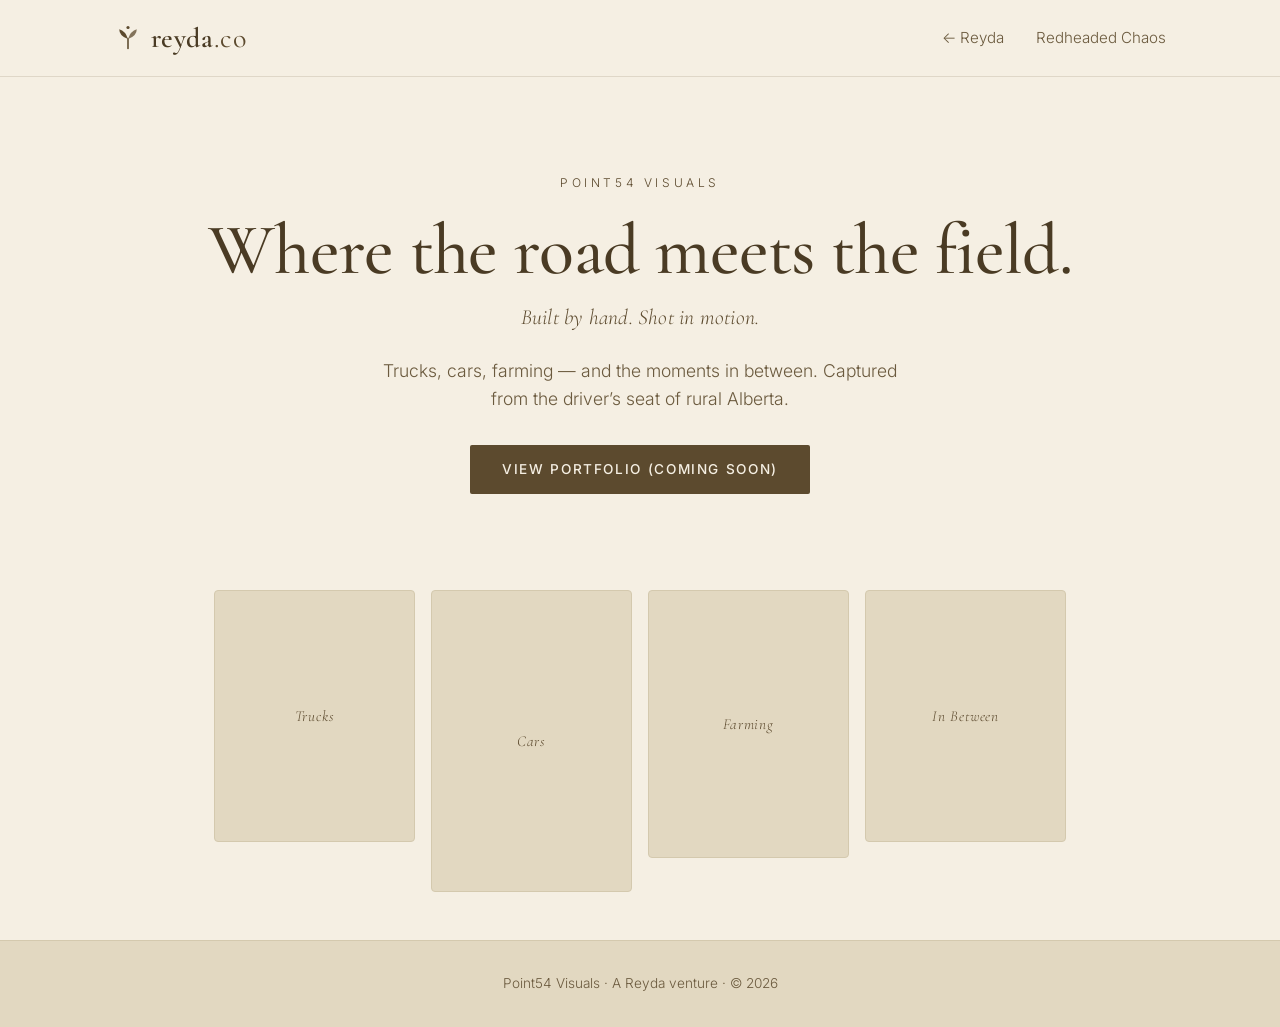
==== point54.html @ 1a381462 "Add files via upload" ====
<!DOCTYPE html>
<html lang="en">
<head>
  <meta charset="UTF-8" />
  <meta name="viewport" content="width=device-width, initial-scale=1.0" />
  <title>Point54 Visuals &mdash; Photography &amp; Videography</title>
  <link rel="preconnect" href="https://fonts.googleapis.com">
  <link rel="preconnect" href="https://fonts.gstatic.com" crossorigin>
  <link href="https://fonts.googleapis.com/css2?family=Cormorant+Garamond:wght@400;500;600&family=Inter:wght@300;400;500&display=swap" rel="stylesheet">
  <link rel="stylesheet" href="styles.css" />
  <style>
    :root {
      --p54-bg: #F5EFE3;        /* Linen */
      --p54-oat: #E2D8C1;       /* Oat - tiles/borders */
      --p54-oat-deep: #D4C9AE;
      --p54-barn: #5C4A2E;      /* Barn Oak */
      --p54-barn-deep: #4A3B24;
      --p54-body: #6B5A3E;      /* softer barn for body */
    }
    body { background: var(--p54-bg); color: var(--p54-body); }
    .site-header { background: var(--p54-bg); border-color: rgba(92, 74, 46, 0.15); }
    .logo-word { color: var(--p54-barn-deep) !important; }
    .logo-word span { color: var(--p54-barn) !important; }
    .logo-mark { color: var(--p54-barn); }
    nav a { color: var(--p54-body); }
    nav a:hover { color: var(--p54-barn); }
    h1, h2, h3 { color: var(--p54-barn-deep); font-family: 'Cormorant Garamond', serif; }
    p { color: var(--p54-body); }

    .p54-hero {
      padding: 6rem 0 3rem;
      text-align: center;
    }
    .p54-eyebrow {
      font-family: 'Inter', sans-serif;
      text-transform: uppercase;
      letter-spacing: 0.3em;
      font-size: 0.75rem;
      color: var(--p54-barn);
      margin-bottom: 1.2rem;
    }
    .p54-hero h1 {
      font-size: clamp(2.5rem, 6vw, 4.5rem);
      margin-bottom: 1rem;
      line-height: 1.1;
    }
    .p54-subline {
      font-family: 'Cormorant Garamond', serif;
      font-style: italic;
      font-size: 1.35rem;
      color: var(--p54-barn);
      margin: -0.4rem 0 1.4rem;
      letter-spacing: 0.01em;
    }
    .p54-hero .lede {
      max-width: 520px;
      margin: 0 auto 2rem;
      font-size: 1.1rem;
      color: var(--p54-body);
    }
    .frames {
      display: grid;
      grid-template-columns: repeat(auto-fit, minmax(200px, 1fr));
      gap: 1rem;
      margin: 3rem auto;
      max-width: 900px;
      padding: 0 1.5rem;
    }
    .frame {
      aspect-ratio: 4/5;
      background: var(--p54-oat);
      border: 1px solid var(--p54-oat-deep);
      border-radius: 4px;
      display: flex;
      align-items: center;
      justify-content: center;
      font-family: 'Cormorant Garamond', serif;
      color: var(--p54-barn);
      font-size: 0.95rem;
      font-style: italic;
      letter-spacing: 0.05em;
    }
    .frame:nth-child(2) { aspect-ratio: 4/6; }
    .frame:nth-child(3) { aspect-ratio: 3/4; }
    .cta-btn {
      display: inline-block;
      padding: 0.85rem 2rem;
      background: var(--p54-barn);
      color: var(--p54-bg);
      border-radius: 2px;
      font-size: 0.85rem;
      letter-spacing: 0.12em;
      text-decoration: none;
      text-transform: uppercase;
      font-weight: 500;
      transition: background 0.2s, transform 0.2s;
    }
    .cta-btn:hover { background: var(--p54-barn-deep); transform: translateY(-1px); }
    footer { background: var(--p54-oat); border-color: var(--p54-oat-deep); }
    footer p { color: var(--p54-body); font-size: 0.85rem; }
  </style>
</head>
<body>
  <header class="site-header">
    <div class="container header-inner">
      <a href="index.html" class="logo" aria-label="Back to Reyda">
        <svg class="logo-mark" viewBox="0 0 32 32" fill="none" aria-hidden="true">
          <path d="M16 28 V17" stroke="currentColor" stroke-width="1.8" stroke-linecap="round"/>
          <path d="M16 17 Q 6 14, 6 6 Q 13 8, 16 17 Z" fill="currentColor"/>
          <path d="M16 17 Q 26 14, 26 6 Q 19 8, 16 17 Z" fill="currentColor" opacity="0.75"/>
          <circle cx="16" cy="4" r="1.8" fill="currentColor"/>
        </svg>
        <span class="logo-word">reyda<span>.co</span></span>
      </a>
      <nav>
        <a href="index.html">&larr; Reyda</a>
        <a href="redheaded-chaos.html">Redheaded Chaos</a>
      </nav>
    </div>
  </header>

  <main>
    <section class="p54-hero">
      <div class="container">
        <p class="p54-eyebrow">Point54 Visuals</p>
        <h1>Where the road meets the field.</h1>
        <p class="p54-subline">Built by hand. Shot in motion.</p>
        <p class="lede">Trucks, cars, farming &mdash; and the moments in between. Captured from the driver&rsquo;s seat of rural Alberta.</p>
        <a href="#" class="cta-btn">View portfolio (coming soon)</a>
      </div>
    </section>

    <div class="frames">
      <div class="frame">Trucks</div>
      <div class="frame">Cars</div>
      <div class="frame">Farming</div>
      <div class="frame">In Between</div>
    </div>
  </main>

  <footer>
    <div class="container footer-inner">
      <p>Point54 Visuals &middot; A Reyda venture &middot; &copy; 2026</p>
    </div>
  </footer>
</body>
</html>
---- styles.css ----
/* Reyda — landing page styles
   Brand palette:
   Loam #3B342A | Wheat Field #B8925A | Barn Oak #5C4A2E
   Linen #F5EFE3 | Cream #FBF7EE | Sage #8A9075
   Oat #E2D8C1 | Bark #5A5348
*/

:root {
  --loam: #3B342A;
  --wheat: #B8925A;
  --barn: #5C4A2E;
  --linen: #F5EFE3;
  --cream: #FBF7EE;
  --sage: #8A9075;
  --oat: #E2D8C1;
  --bark: #5A5348;

  --bg: var(--linen);
  --bg-alt: var(--cream);
  --ink: var(--loam);
  --ink-soft: var(--bark);
  --accent: var(--wheat);
  --accent-dark: var(--barn);
  --line: var(--oat);
}

* { box-sizing: border-box; }

html, body {
  margin: 0;
  padding: 0;
  background: var(--bg);
  color: var(--ink);
  font-family: 'Inter', -apple-system, BlinkMacSystemFont, sans-serif;
  font-weight: 300;
  line-height: 1.6;
  -webkit-font-smoothing: antialiased;
}

.container {
  width: 100%;
  max-width: 1100px;
  margin: 0 auto;
  padding: 0 1.5rem;
}

.container.narrow { max-width: 720px; }
.container.center { text-align: center; }

h1, h2, h3 {
  font-family: 'Cormorant Garamond', Georgia, serif;
  font-weight: 500;
  color: var(--ink);
  letter-spacing: -0.01em;
  line-height: 1.15;
  margin: 0 0 1rem;
}

h1 { font-size: clamp(2.5rem, 6vw, 4.5rem); }
h2 { font-size: clamp(1.8rem, 3.5vw, 2.5rem); margin-bottom: 1.25rem; }
h3 { font-size: 1.35rem; }

p { margin: 0 0 1rem; color: var(--ink-soft); }

a { color: var(--accent-dark); text-decoration: none; }
a:hover { color: var(--ink); }

/* Header */
.site-header {
  padding: 1.5rem 0;
  border-bottom: 1px solid var(--line);
  background: var(--bg);
}

.header-inner {
  display: flex;
  justify-content: space-between;
  align-items: center;
  gap: 1rem;
  flex-wrap: wrap;
}

.logo {
  display: inline-flex;
  align-items: center;
  gap: 0.55rem;
  font-family: 'Cormorant Garamond', serif;
  font-size: 1.75rem;
  font-weight: 600;
  color: var(--ink);
  letter-spacing: 0.02em;
  line-height: 1;
}
.logo svg { display: block; }
.logo-mark {
  width: 28px;
  height: 28px;
  color: var(--accent);
  transition: transform 0.3s ease, color 0.2s ease;
}
.logo:hover .logo-mark {
  transform: rotate(-6deg);
  color: var(--accent-dark);
}
.logo-word { display: inline-block; color: var(--loam); }
.logo-word span { color: var(--accent); font-weight: 400; }

nav a {
  margin-left: 1.75rem;
  font-size: 0.95rem;
  color: var(--ink-soft);
}
nav a:first-child { margin-left: 0; }
nav a:hover { color: var(--accent-dark); }

/* Hero */
.hero {
  padding: 6rem 0 5rem;
  text-align: center;
  background:
    radial-gradient(circle at 50% 0%, rgba(184, 146, 90, 0.15), transparent 60%),
    var(--bg);
}

.hero-image {
  position: relative;
  overflow: hidden;
  padding: 8rem 0 7rem;
  isolation: isolate;
  color: var(--linen);
}
.hero-image .hero-bg {
  position: absolute;
  inset: 0;
  background: url('hero.png') center 55% / cover no-repeat;
  z-index: -2;
}
.hero-image::before {
  content: "";
  position: absolute;
  inset: 0;
  background:
    radial-gradient(ellipse at 50% 50%, rgba(59, 52, 42, 0.75) 0%, rgba(59, 52, 42, 0.55) 40%, rgba(59, 52, 42, 0.7) 100%),
    linear-gradient(180deg, rgba(59, 52, 42, 0.4) 0%, rgba(59, 52, 42, 0.35) 50%, rgba(59, 52, 42, 0.75) 100%);
  z-index: -1;
}
.hero-image .lede { color: #FBF7EE; text-shadow: 0 2px 18px rgba(0,0,0,0.6), 0 1px 4px rgba(0,0,0,0.5); font-weight: 400; }
.hero-image h1 { text-shadow: 0 2px 20px rgba(0,0,0,0.35); }
.hero-image h1,
.hero-image .lede {
  color: var(--linen);
}
.hero-image .eyebrow { color: var(--wheat); text-shadow: 0 1px 8px rgba(0,0,0,0.4); }
.hero-content { position: relative; }
.hero-ctas {
  display: inline-flex;
  gap: 0.9rem;
  flex-wrap: wrap;
  justify-content: center;
}
.btn.ghost {
  background: transparent;
  color: var(--accent-dark);
  border: 1px solid var(--accent-dark);
}
.btn.ghost:hover {
  background: var(--accent-dark);
  color: var(--cream);
}
.hero-image .btn.ghost {
  color: var(--linen);
  border-color: rgba(245, 239, 227, 0.5);
}
.hero-image .btn.ghost:hover {
  background: rgba(245, 239, 227, 0.12);
  color: var(--linen);
  border-color: var(--linen);
}

.eyebrow {
  text-transform: uppercase;
  letter-spacing: 0.2em;
  font-size: 0.8rem;
  color: var(--accent);
  margin-bottom: 1.5rem;
}

.hero .lede {
  font-size: 1.2rem;
  max-width: 560px;
  margin: 1.5rem auto 2.5rem;
  color: var(--ink-soft);
}

/* Buttons */
.btn {
  display: inline-block;
  padding: 0.85rem 2rem;
  background: var(--accent-dark);
  color: var(--cream);
  border-radius: 2px;
  font-size: 0.95rem;
  letter-spacing: 0.05em;
  transition: background 0.2s ease, transform 0.2s ease;
}
.btn:hover {
  background: var(--loam);
  color: var(--cream);
  transform: translateY(-1px);
}

.btn.outline {
  background: transparent;
  color: var(--accent-dark);
  border: 1px solid var(--accent-dark);
}
.btn.outline:hover {
  background: var(--accent-dark);
  color: var(--cream);
}

/* Sections */
.section {
  padding: 5rem 0;
}
.section.alt {
  background: var(--bg-alt);
  border-top: 1px solid var(--line);
  border-bottom: 1px solid var(--line);
}

/* Value grid */
.grid {
  display: grid;
  grid-template-columns: repeat(auto-fit, minmax(240px, 1fr));
  gap: 1.5rem;
  margin-top: 2.5rem;
}

/* Ventures */
.ventures-grid {
  grid-template-columns: repeat(auto-fit, minmax(280px, 1fr));
  max-width: 900px;
  margin-left: auto;
  margin-right: auto;
}
.venture-card {
  display: block;
  background: var(--bg);
  padding: 2.25rem 2rem;
  border: 1px solid var(--line);
  border-radius: 6px;
  text-decoration: none;
  color: var(--ink);
  transition: transform 0.25s ease, box-shadow 0.25s ease, border-color 0.25s ease;
  position: relative;
  overflow: hidden;
}
.venture-card::before {
  content: "";
  position: absolute;
  top: 0; left: 0; right: 0;
  height: 3px;
  background: var(--accent);
  transform: scaleX(0);
  transform-origin: left;
  transition: transform 0.35s ease;
}
.venture-card:hover {
  transform: translateY(-4px);
  box-shadow: 0 14px 34px rgba(59, 52, 42, 0.1);
  border-color: var(--wheat);
}
.venture-card:hover::before { transform: scaleX(1); }
.venture-icon {
  width: 48px;
  height: 48px;
  color: var(--accent);
  margin-bottom: 1.1rem;
}
.venture-icon svg { width: 100%; height: 100%; }
.venture-card h3 {
  color: var(--loam);
  margin: 0 0 0.2rem;
  font-size: 1.6rem;
}
.venture-sub {
  font-family: 'Inter', sans-serif;
  font-size: 0.75rem;
  letter-spacing: 0.15em;
  text-transform: uppercase;
  color: var(--accent-dark) !important;
  margin: 0 0 0.9rem !important;
}
.venture-card p { margin: 0 0 1.2rem; font-size: 0.95rem; color: var(--ink-soft); }
.venture-link {
  display: inline-block;
  font-size: 0.9rem;
  color: var(--accent-dark);
  letter-spacing: 0.04em;
  transition: transform 0.2s ease;
}
.venture-card:hover .venture-link {
  transform: translateX(4px);
  color: var(--loam);
}

/* Distinct color accents per venture */
.venture-card.point54 .venture-icon { color: var(--barn); }
.venture-card.point54::before { background: var(--barn); }
.venture-card.redheaded .venture-icon { color: var(--sage); }
.venture-card.redheaded::before { background: var(--sage); }

.card {
  background: var(--bg);
  padding: 2rem 1.75rem;
  border: 1px solid var(--line);
  border-radius: 4px;
  transition: transform 0.2s ease, box-shadow 0.2s ease;
}
.card:hover {
  transform: translateY(-3px);
  box-shadow: 0 10px 30px rgba(59, 52, 42, 0.08);
}
.card h3 { color: var(--accent-dark); margin-bottom: 0.5rem; }
.card p { margin: 0; font-size: 0.95rem; }

/* Palette showcase */
.palette {
  display: grid;
  grid-template-columns: repeat(auto-fit, minmax(140px, 1fr));
  gap: 1rem;
  margin-top: 2.5rem;
}

.swatch {
  border: 1px solid var(--line);
  border-radius: 4px;
  overflow: hidden;
  background: var(--cream);
}

.swatch-color {
  height: 90px;
  width: 100%;
}

.swatch-meta {
  padding: 0.75rem 0.9rem;
}

.swatch-name {
  display: block;
  font-family: 'Cormorant Garamond', serif;
  font-size: 1.05rem;
  color: var(--ink);
  margin-bottom: 0.15rem;
}

.swatch-hex {
  display: block;
  font-size: 0.78rem;
  letter-spacing: 0.08em;
  color: var(--ink-soft);
  text-transform: uppercase;
}

/* Footer */
footer {
  padding: 2rem 0;
  border-top: 1px solid var(--line);
  background: var(--bg-alt);
}
.footer-inner {
  text-align: center;
}
footer p {
  margin: 0;
  font-size: 0.85rem;
  color: var(--ink-soft);
}

/* Responsive */
@media (max-width: 600px) {
  .hero { padding: 4rem 0 3rem; }
  .section { padding: 3.5rem 0; }
  nav a { margin-left: 1rem; font-size: 0.9rem; }
}
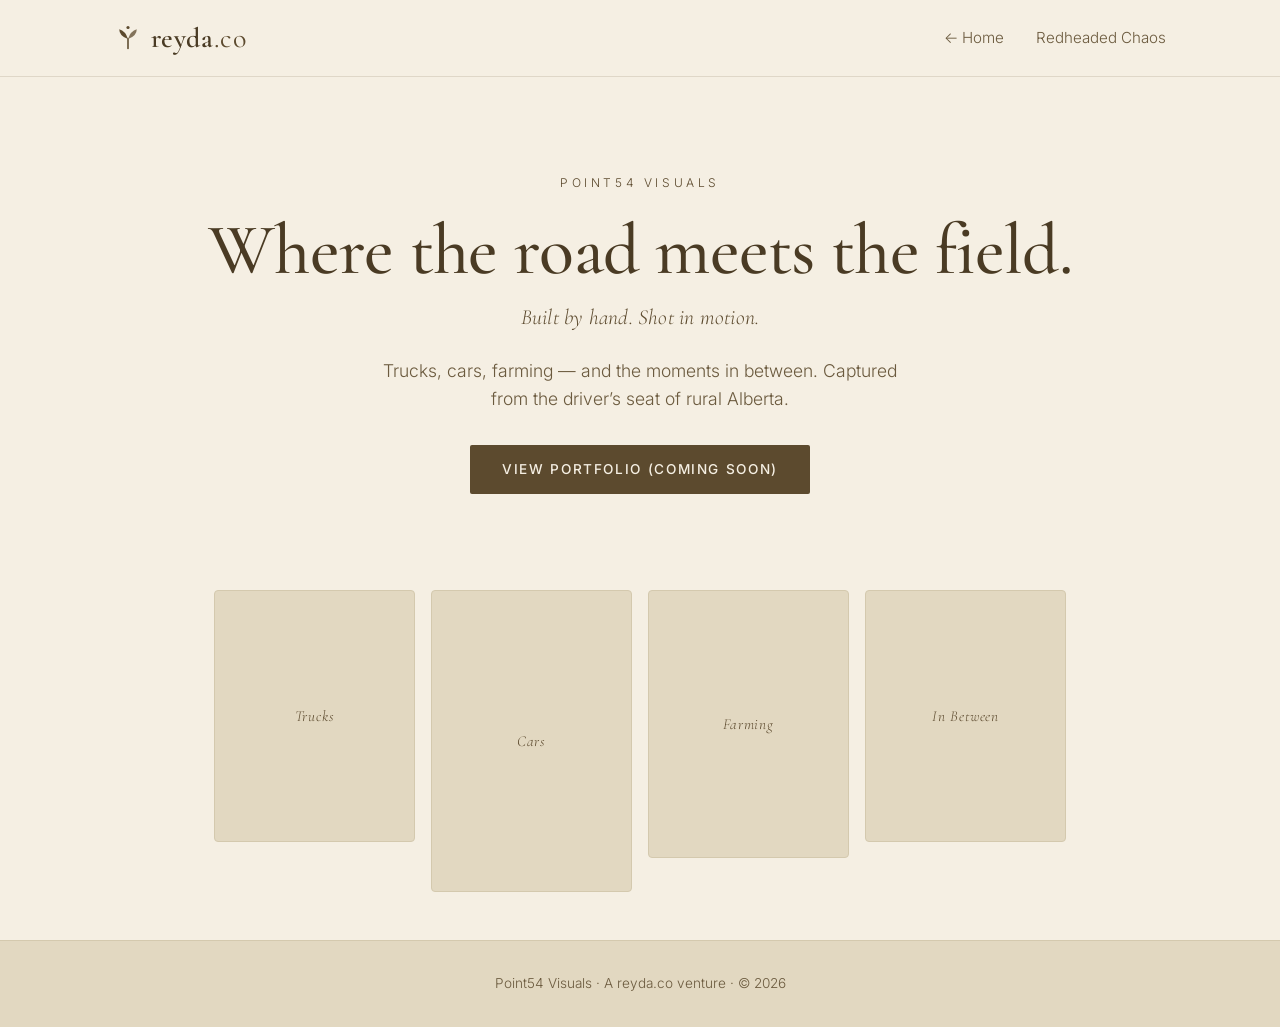
==== commit 041fbf68: "Update footer and navigation link text" ====
--- a/point54.html
+++ b/point54.html
@@ -113,7 +113,7 @@
         <span class="logo-word">reyda<span>.co</span></span>
       </a>
       <nav>
-        <a href="index.html">&larr; Reyda</a>
+        <a href="index.html">&larr; Home</a>
         <a href="redheaded-chaos.html">Redheaded Chaos</a>
       </nav>
     </div>
@@ -140,7 +140,7 @@
 
   <footer>
     <div class="container footer-inner">
-      <p>Point54 Visuals &middot; A Reyda venture &middot; &copy; 2026</p>
+      <p>Point54 Visuals &middot; A reyda.co venture &middot; &copy; 2026</p>
     </div>
   </footer>
 </body>
